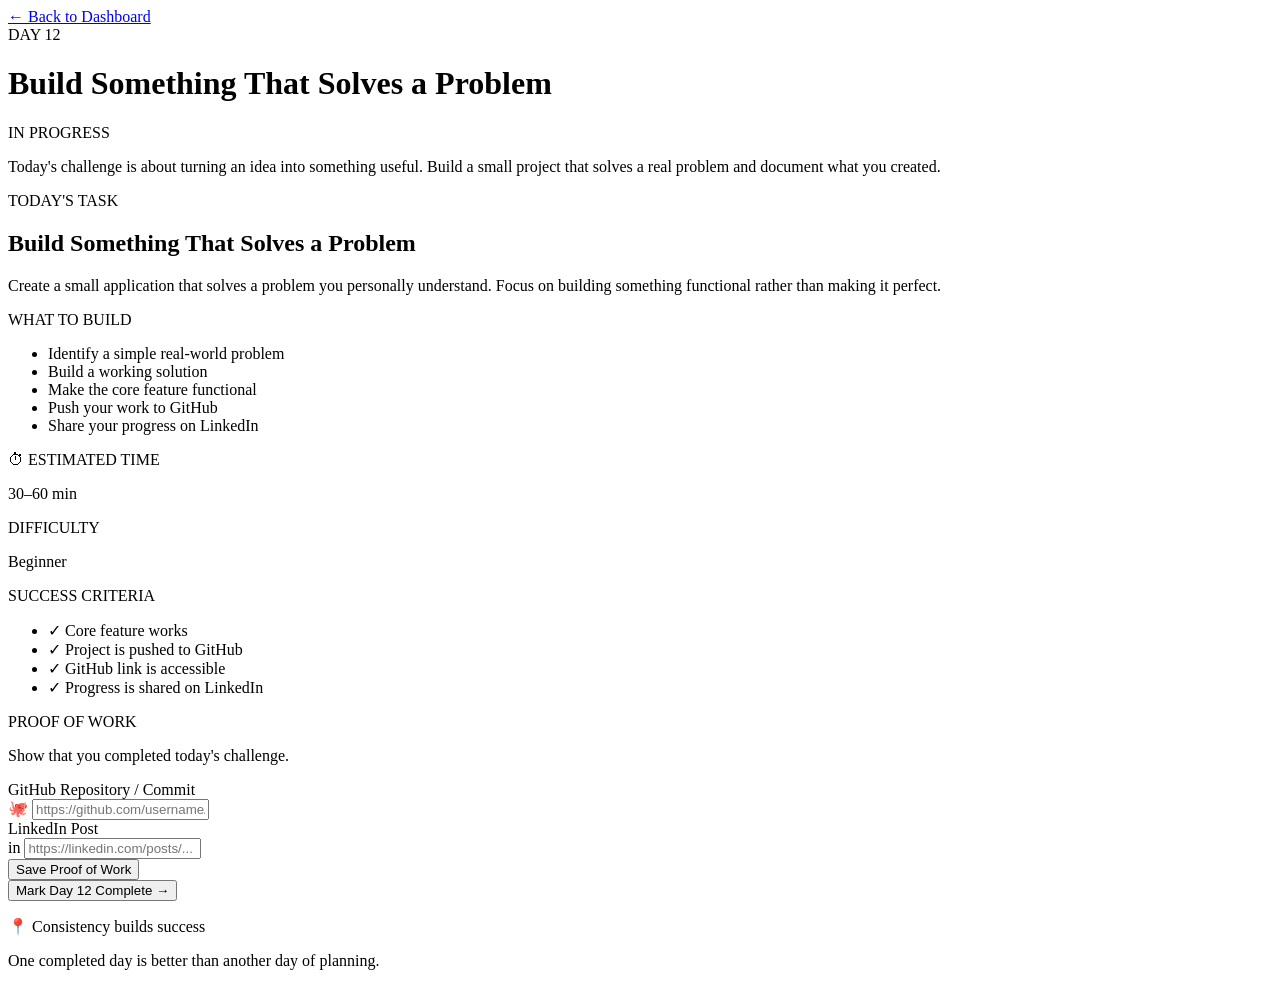
==== challengeday.html @ 4b806830 "Add challenge HTML structure This HTML file outlines the Day 12 challenge, including tasks, success " ====
<!DOCTYPE html>
<html lang="en">
<head>
<meta charset="UTF-8">
<meta name="viewport" content="width=device-width, initial-scale=1.0">
<title>Day 12 — Build Something That Solves a Problem | ABTalks</title>
<link rel="stylesheet" href="day.css">
</head>
<body>

  <div class="day-container">

    <a href="#" class="back-link">← Back to Dashboard</a>

    <div class="day-header">
      <span class="day-label">DAY 12</span>
      <h1>Build Something That Solves a Problem</h1>
      <span class="status-badge" id="statusBadge">IN PROGRESS</span>
      <p class="day-desc">
        Today's challenge is about turning an idea into something useful. Build a small
        project that solves a real problem and document what you created.
      </p>
    </div>

    <div class="day-grid">

      <!-- LEFT COLUMN -->
      <div class="day-main">

        <div class="card">
          <span class="card-eyebrow">TODAY'S TASK</span>
          <h2 class="card-title">Build Something That Solves a Problem</h2>
          <p class="card-text">
            Create a small application that solves a problem you personally
            understand. Focus on building something functional rather than making it perfect.
          </p>

          <div class="divider"></div>

          <span class="card-eyebrow">WHAT TO BUILD</span>
          <ul class="dot-list">
            <li>Identify a simple real-world problem</li>
            <li>Build a working solution</li>
            <li>Make the core feature functional</li>
            <li>Push your work to GitHub</li>
            <li>Share your progress on LinkedIn</li>
          </ul>

          <div class="divider"></div>

          <div class="meta-row">
            <div>
              <span class="meta-label">⏱ ESTIMATED TIME</span>
              <p class="meta-value">30–60 min</p>
            </div>
            <div>
              <span class="meta-label">DIFFICULTY</span>
              <p class="meta-value">Beginner</p>
            </div>
          </div>
        </div>

        <div class="card">
          <span class="card-eyebrow">SUCCESS CRITERIA</span>
          <ul class="check-list" id="successList">
            <li><span class="check">✓</span> Core feature works</li>
            <li><span class="check">✓</span> Project is pushed to GitHub</li>
            <li><span class="check">✓</span> GitHub link is accessible</li>
            <li><span class="check">✓</span> Progress is shared on LinkedIn</li>
          </ul>
        </div>

      </div>

      <!-- RIGHT COLUMN -->
      <div class="day-side">

        <div class="card">
          <span class="card-eyebrow">PROOF OF WORK</span>
          <p class="card-text">Show that you completed today's challenge.</p>

          <label class="field-label" for="githubInput">GitHub Repository / Commit</label>
          <div class="input-wrap">
            <span class="input-icon">🐙</span>
            <input type="url" id="githubInput" placeholder="https://github.com/username/project">
          </div>

          <label class="field-label" for="linkedinInput">LinkedIn Post</label>
          <div class="input-wrap">
            <span class="input-icon">in</span>
            <input type="url" id="linkedinInput" placeholder="https://linkedin.com/posts/...">
          </div>

          <button class="btn btn-outline btn-full" id="saveProofBtn">Save Proof of Work</button>
        </div>

        <button class="btn btn-primary btn-full btn-complete" id="completeBtn">
          Mark Day 12 Complete →
        </button>

        <div class="card tip-card">
          <p class="tip-title">📍 Consistency builds success</p>
          <p class="tip-text">One completed day is better than another day of planning.</p>
        </div>

      </div>

    </div>
  </div>

  <script>
    // Save Proof of Work
    const saveProofBtn = document.getElementById('saveProofBtn');
    const githubInput = document.getElementById('githubInput');
    const linkedinInput = document.getElementById('linkedinInput');

    saveProofBtn.addEventListener('click', () => {
      if (!githubInput.value.trim() && !linkedinInput.value.trim()) {
        saveProofBtn.textContent = 'Add a link first';
        saveProofBtn.classList.add('btn-shake');
        setTimeout(() => {
          saveProofBtn.textContent = 'Save Proof of Work';
          saveProofBtn.classList.remove('btn-shake');
        }, 1500);
        return;
      }
      saveProofBtn.textContent = '✓ Saved';
      saveProofBtn.classList.add('btn-saved');
      setTimeout(() => {
        saveProofBtn.textContent = 'Save Proof of Work';
        saveProofBtn.classList.remove('btn-saved');
      }, 1800);
    });

    // Mark Day Complete
    const completeBtn = document.getElementById('completeBtn');
    const statusBadge = document.getElementById('statusBadge');
    let isComplete = false;

    completeBtn.addEventListener('click', () => {
      isComplete = !isComplete;
      if (isComplete) {
        statusBadge.textContent = 'COMPLETED';
        statusBadge.classList.add('status-complete');
        completeBtn.textContent = '✓ Day 12 Completed';
        completeBtn.classList.add('btn-done');
      } else {
        statusBadge.textContent = 'IN PROGRESS';
        statusBadge.classList.remove('status-complete');
        completeBtn.textContent = 'Mark Day 12 Complete →';
        completeBtn.classList.remove('btn-done');
      }
    });
  </script>

</body>
</html>
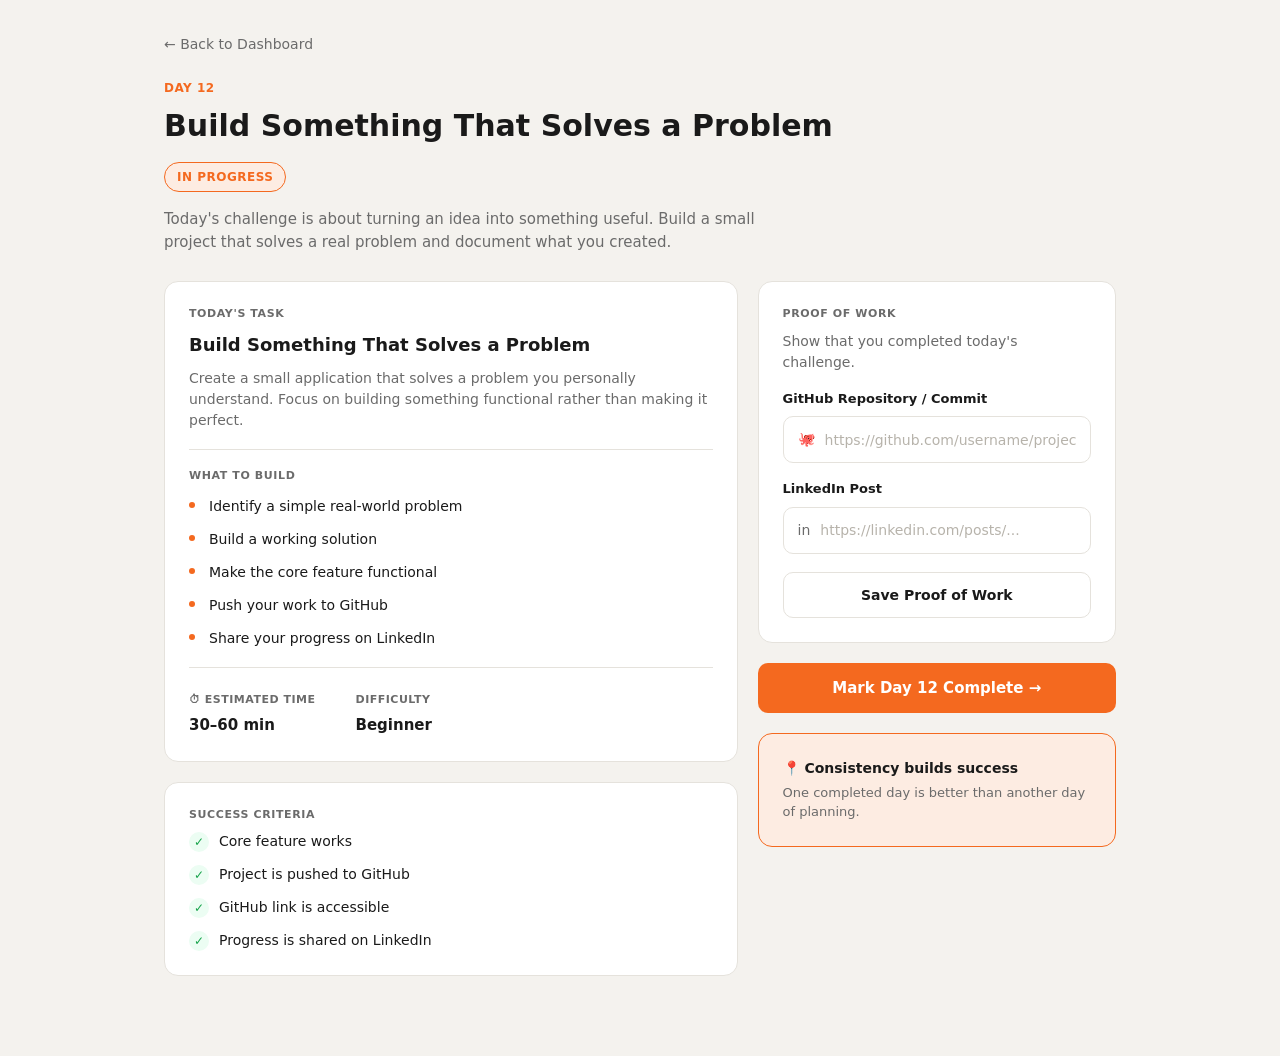
==== commit 101d2b31: "Update challengeday.html" ====
--- a/challengeday.html
+++ b/challengeday.html
@@ -4,7 +4,7 @@
 <meta charset="UTF-8">
 <meta name="viewport" content="width=device-width, initial-scale=1.0">
 <title>Day 12 — Build Something That Solves a Problem | ABTalks</title>
-<link rel="stylesheet" href="day.css">
+<link rel="stylesheet" href="challengeday.css">
 </head>
 <body>
 
--- a/challengeday.css
+++ b/challengeday.css
@@ -0,0 +1,269 @@
+* { margin: 0; padding: 0; box-sizing: border-box; }
+
+:root {
+  --orange: #f4691f;
+  --orange-light: #fdece2;
+  --dark: #1a1a1a;
+  --gray: #6b6b6b;
+  --gray-light: #f4f2ee;
+  --border: #e5e2dc;
+  --white: #ffffff;
+  --green: #16a34a;
+  --green-light: #ecfdf3;
+}
+
+body {
+  font-family: 'Poppins', 'Segoe UI', system-ui, sans-serif;
+  color: var(--dark);
+  line-height: 1.5;
+  background: var(--gray-light);
+}
+
+.day-container {
+  max-width: 1000px;
+  margin: 0 auto;
+  padding: 32px 24px 80px;
+}
+
+.back-link {
+  color: var(--gray);
+  text-decoration: none;
+  font-size: 14px;
+  font-weight: 500;
+  display: inline-block;
+  margin-bottom: 24px;
+  transition: color 0.2s ease;
+}
+.back-link:hover { color: var(--orange); }
+
+/* Header */
+.day-label {
+  color: var(--orange);
+  font-weight: 700;
+  font-size: 12px;
+  letter-spacing: 0.5px;
+  display: block;
+  margin-bottom: 6px;
+}
+.day-header h1 {
+  font-size: 30px;
+  font-weight: 800;
+  margin-bottom: 14px;
+}
+.status-badge {
+  display: inline-block;
+  border: 1px solid var(--orange);
+  color: var(--orange);
+  background: var(--orange-light);
+  font-size: 12px;
+  font-weight: 700;
+  letter-spacing: 0.5px;
+  padding: 5px 12px;
+  border-radius: 20px;
+  transition: all 0.25s ease;
+}
+.status-badge.status-complete {
+  border-color: var(--green);
+  color: var(--green);
+  background: var(--green-light);
+}
+.day-desc {
+  color: var(--gray);
+  font-size: 15px;
+  max-width: 620px;
+  margin-top: 16px;
+}
+
+/* Grid layout */
+.day-grid {
+  display: grid;
+  grid-template-columns: 1.6fr 1fr;
+  gap: 20px;
+  margin-top: 28px;
+  align-items: start;
+}
+.day-main, .day-side {
+  display: flex;
+  flex-direction: column;
+  gap: 20px;
+}
+
+/* Card */
+.card {
+  background: #fff;
+  border: 1px solid var(--border);
+  border-radius: 14px;
+  padding: 24px;
+  transition: box-shadow 0.25s ease, transform 0.25s ease;
+}
+.card:hover {
+  box-shadow: 0 8px 24px rgba(0,0,0,0.06);
+}
+
+.card-eyebrow {
+  color: var(--gray);
+  font-size: 11px;
+  font-weight: 700;
+  letter-spacing: 0.6px;
+  display: block;
+  margin-bottom: 8px;
+}
+.card-title { font-size: 18px; font-weight: 700; margin-bottom: 10px; }
+.card-text { color: var(--gray); font-size: 14px; }
+
+.divider { height: 1px; background: var(--border); margin: 18px 0; }
+
+/* What to build list */
+.dot-list { list-style: none; margin-top: 12px; }
+.dot-list li {
+  position: relative;
+  padding-left: 20px;
+  font-size: 14px;
+  margin-bottom: 12px;
+  color: var(--dark);
+}
+.dot-list li::before {
+  content: "";
+  position: absolute;
+  left: 0;
+  top: 6px;
+  width: 6px;
+  height: 6px;
+  border-radius: 50%;
+  background: var(--orange);
+}
+
+/* Meta row */
+.meta-row { display: flex; gap: 40px; }
+.meta-label {
+  color: var(--gray);
+  font-size: 11px;
+  font-weight: 700;
+  letter-spacing: 0.5px;
+}
+.meta-value { font-weight: 700; font-size: 15px; margin-top: 4px; }
+
+/* Success criteria */
+.check-list { list-style: none; }
+.check-list li {
+  display: flex;
+  align-items: center;
+  gap: 10px;
+  font-size: 14px;
+  margin-bottom: 12px;
+  color: var(--dark);
+}
+.check-list li:last-child { margin-bottom: 0; }
+.check {
+  color: var(--green);
+  font-weight: 700;
+  background: var(--green-light);
+  width: 20px;
+  height: 20px;
+  border-radius: 50%;
+  display: flex;
+  align-items: center;
+  justify-content: center;
+  font-size: 12px;
+  flex-shrink: 0;
+}
+
+/* Form fields */
+.field-label {
+  display: block;
+  font-size: 13px;
+  font-weight: 700;
+  margin: 16px 0 8px;
+}
+.input-wrap {
+  display: flex;
+  align-items: center;
+  gap: 10px;
+  border: 1px solid var(--border);
+  border-radius: 10px;
+  padding: 12px 14px;
+  transition: border-color 0.2s ease, box-shadow 0.2s ease;
+}
+.input-wrap:focus-within {
+  border-color: var(--orange);
+  box-shadow: 0 0 0 3px rgba(244,105,31,0.12);
+}
+.input-icon { font-size: 14px; color: var(--gray); flex-shrink: 0; }
+.input-wrap input {
+  border: none;
+  outline: none;
+  width: 100%;
+  font-size: 14px;
+  font-family: inherit;
+  color: var(--dark);
+}
+.input-wrap input::placeholder { color: #b7b3ab; }
+
+/* Buttons */
+.btn {
+  display: inline-flex;
+  align-items: center;
+  justify-content: center;
+  gap: 8px;
+  padding: 14px 22px;
+  border-radius: 10px;
+  font-weight: 700;
+  font-size: 14px;
+  font-family: inherit;
+  cursor: pointer;
+  border: none;
+  transition: all 0.2s ease;
+}
+.btn-full { width: 100%; }
+
+.btn-outline {
+  background: #fff;
+  color: var(--dark);
+  border: 1px solid var(--border);
+  margin-top: 18px;
+}
+.btn-outline:hover { background: var(--gray-light); border-color: var(--dark); transform: translateY(-2px); }
+
+.btn-primary {
+  background: var(--orange);
+  color: #fff;
+}
+.btn-primary:hover { background: #e05a10; transform: translateY(-2px); box-shadow: 0 6px 16px rgba(244,105,31,0.35); }
+
+.btn-complete { font-size: 15px; padding: 16px 22px; }
+
+.btn-saved { background: var(--green-light); color: var(--green); border-color: var(--green); }
+.btn-shake { animation: shake 0.4s ease; border-color: #d33; color: #d33; }
+.btn-done { background: var(--green); }
+.btn-done:hover { background: #128a3e; }
+
+@keyframes shake {
+  0%, 100% { transform: translateX(0); }
+  25% { transform: translateX(-4px); }
+  75% { transform: translateX(4px); }
+}
+
+/* Tip card */
+.tip-card { background: var(--orange-light); border: 1px solid var(--orange); }
+.tip-title { font-weight: 700; font-size: 14px; margin-bottom: 4px; }
+.tip-text { color: var(--gray); font-size: 13px; }
+
+/* ===== Responsive ===== */
+@media (max-width: 800px) {
+  .day-grid { grid-template-columns: 1fr; }
+}
+
+@media (max-width: 480px) {
+  .day-container { padding: 24px 18px 60px; }
+  .day-header h1 { font-size: 24px; }
+  .day-desc { font-size: 14px; }
+  .card { padding: 18px; }
+  .meta-row { gap: 24px; }
+  .btn { font-size: 13px; padding: 13px 18px; }
+}
+
+@media (max-width: 400px) {
+  .day-header h1 { font-size: 21px; }
+  .card-title { font-size: 16px; }
+  .meta-row { flex-direction: column; gap: 12px; }
+}
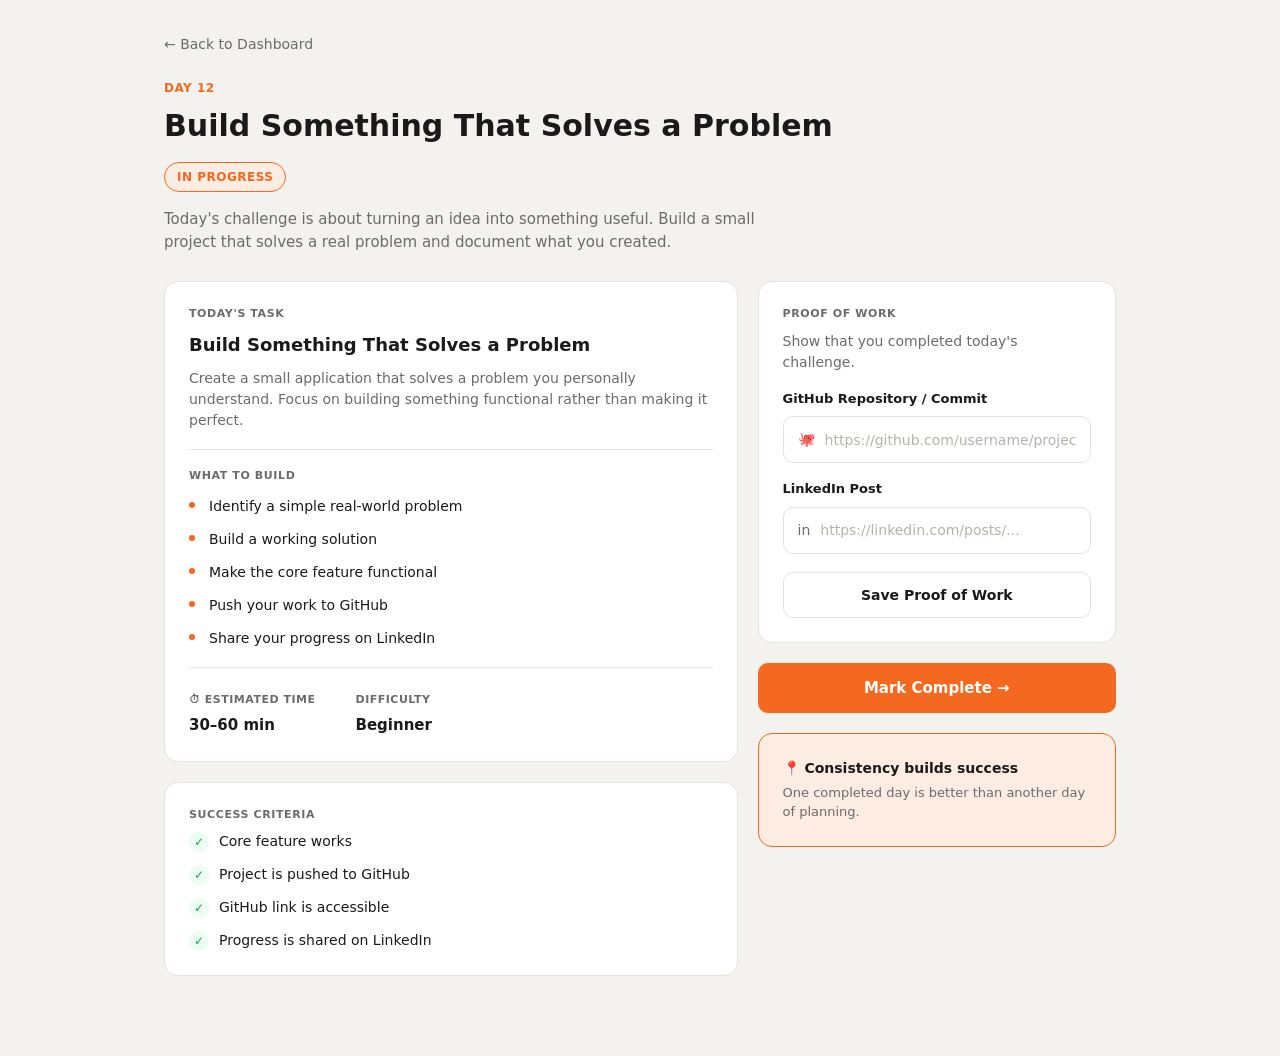
==== commit 85ccf1da: "Update challengeday.html" ====
--- a/challengeday.html
+++ b/challengeday.html
@@ -10,7 +10,7 @@
 
   <div class="day-container">
 
-    <a href="#" class="back-link">← Back to Dashboard</a>
+    <a href="homepage.html" class="back-link">← Back to Dashboard</a>
 
     <div class="day-header">
       <span class="day-label">DAY 12</span>
@@ -92,10 +92,11 @@
           </div>
 
           <button class="btn btn-outline btn-full" id="saveProofBtn">Save Proof of Work</button>
+          <button class="btn btn-outline btn-full" id="resetProofBtn" style="display:none;">Reset</button>
         </div>
 
         <button class="btn btn-primary btn-full btn-complete" id="completeBtn">
-          Mark Day 12 Complete →
+          Mark Complete →
         </button>
 
         <div class="card tip-card">
@@ -126,29 +127,91 @@
       }
       saveProofBtn.textContent = '✓ Saved';
       saveProofBtn.classList.add('btn-saved');
-      setTimeout(() => {
-        saveProofBtn.textContent = 'Save Proof of Work';
-        saveProofBtn.classList.remove('btn-saved');
-      }, 1800);
+      saveProofBtn.disabled = true;
+      resetProofBtn.style.display = 'inline-flex';
     });
+
+    // Reset Proof of Work
+    const resetProofBtn = document.getElementById('resetProofBtn');
+    resetProofBtn.addEventListener('click', () => {
+      githubInput.value = '';
+      linkedinInput.value = '';
+      saveProofBtn.textContent = 'Save Proof of Work';
+      saveProofBtn.classList.remove('btn-saved');
+      saveProofBtn.disabled = false;
+      resetProofBtn.style.display = 'none';
+    });
+
+    // ===== Shared streak data helpers (same format as homepage) =====
+    function getToday() {
+      let now = new Date();
+      let utcMs = now.getTime() + (now.getTimezoneOffset() * 60000);
+      let pktMs = utcMs + (5 * 60 * 60 * 1000);
+      let pkt = new Date(pktMs);
+      let year = pkt.getFullYear();
+      let month = String(pkt.getMonth() + 1).padStart(2, "0");
+      let day = String(pkt.getDate()).padStart(2, "0");
+      return `${year}-${month}-${day}`;
+    }
+
+    function markTodayDoneAndGoHome() {
+      let streakData = JSON.parse(localStorage.getItem("streakData")) || { streak: 0, days: {} };
+      let today = getToday();
+
+      if (streakData.days[today] !== "done") {
+        streakData.days[today] = "done";
+
+        let [ty, tm, td] = today.split("-").map(Number);
+        let yesterdayDate = new Date(ty, tm - 1, td - 1);
+        let yDate = yesterdayDate.getFullYear() + "-" +
+          String(yesterdayDate.getMonth() + 1).padStart(2, "0") + "-" +
+          String(yesterdayDate.getDate()).padStart(2, "0");
+
+        streakData.streak = (streakData.days[yDate] === "done") ? streakData.streak + 1 : 1;
+
+        localStorage.setItem("streakData", JSON.stringify(streakData));
+      }
+
+      window.location.href = 'homepage.html';
+    }
+
+    function unmarkToday() {
+      let streakData = JSON.parse(localStorage.getItem("streakData")) || { streak: 0, days: {} };
+      let today = getToday();
+      delete streakData.days[today];
+      localStorage.setItem("streakData", JSON.stringify(streakData));
+    }
 
     // Mark Day Complete
     const completeBtn = document.getElementById('completeBtn');
     const statusBadge = document.getElementById('statusBadge');
-    let isComplete = false;
-
-    completeBtn.addEventListener('click', () => {
-      isComplete = !isComplete;
-      if (isComplete) {
+
+    // Reflect existing state if today was already marked done
+    (function initCompleteState() {
+      let streakData = JSON.parse(localStorage.getItem("streakData")) || { streak: 0, days: {} };
+      let today = getToday();
+      if (streakData.days[today] === 'done') {
         statusBadge.textContent = 'COMPLETED';
         statusBadge.classList.add('status-complete');
-        completeBtn.textContent = '✓ Day 12 Completed';
+        completeBtn.textContent = '✓ Completed';
         completeBtn.classList.add('btn-done');
+      }
+    })();
+
+    completeBtn.addEventListener('click', () => {
+      let isComplete = completeBtn.classList.contains('btn-done');
+      if (!isComplete) {
+        statusBadge.textContent = 'COMPLETED';
+        statusBadge.classList.add('status-complete');
+        completeBtn.textContent = '✓ Completed';
+        completeBtn.classList.add('btn-done');
+        markTodayDoneAndGoHome();
       } else {
         statusBadge.textContent = 'IN PROGRESS';
         statusBadge.classList.remove('status-complete');
-        completeBtn.textContent = 'Mark Day 12 Complete →';
+        completeBtn.textContent = 'Mark Complete →';
         completeBtn.classList.remove('btn-done');
+        unmarkToday();
       }
     });
   </script>
